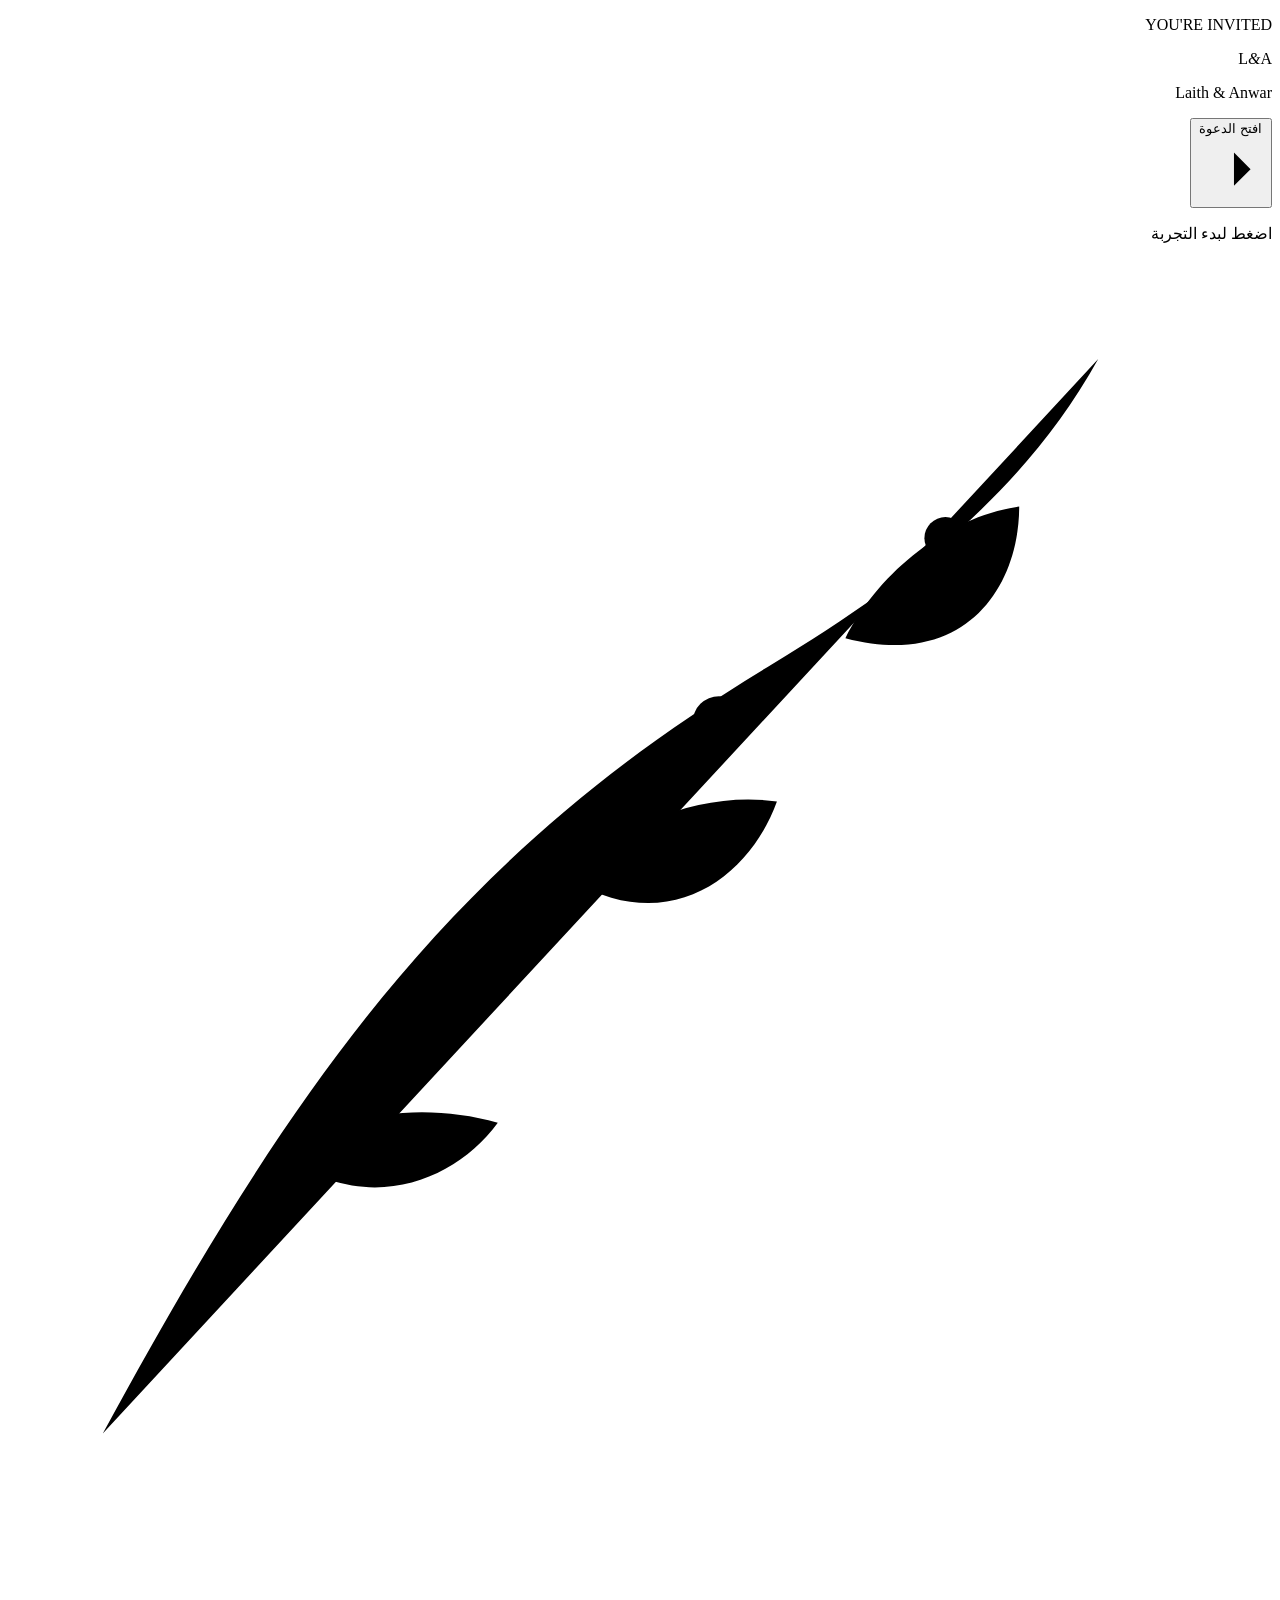
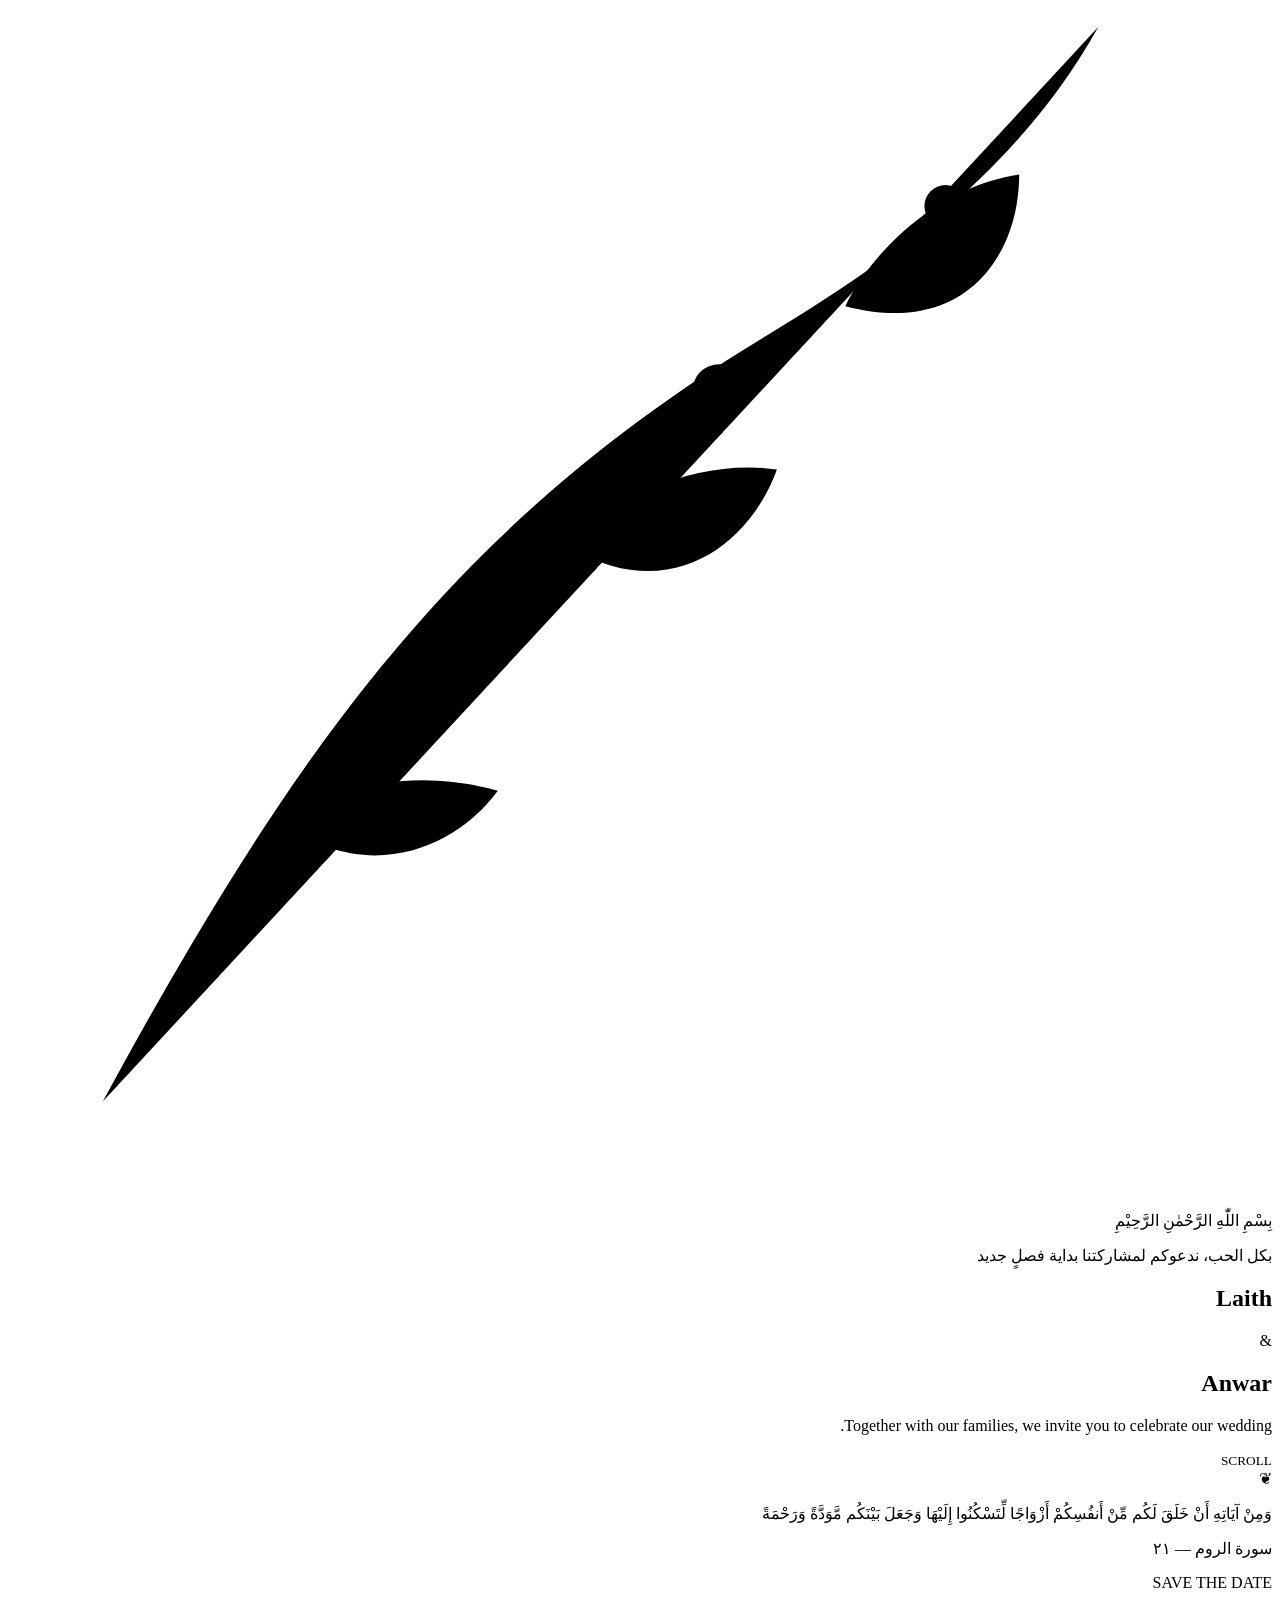
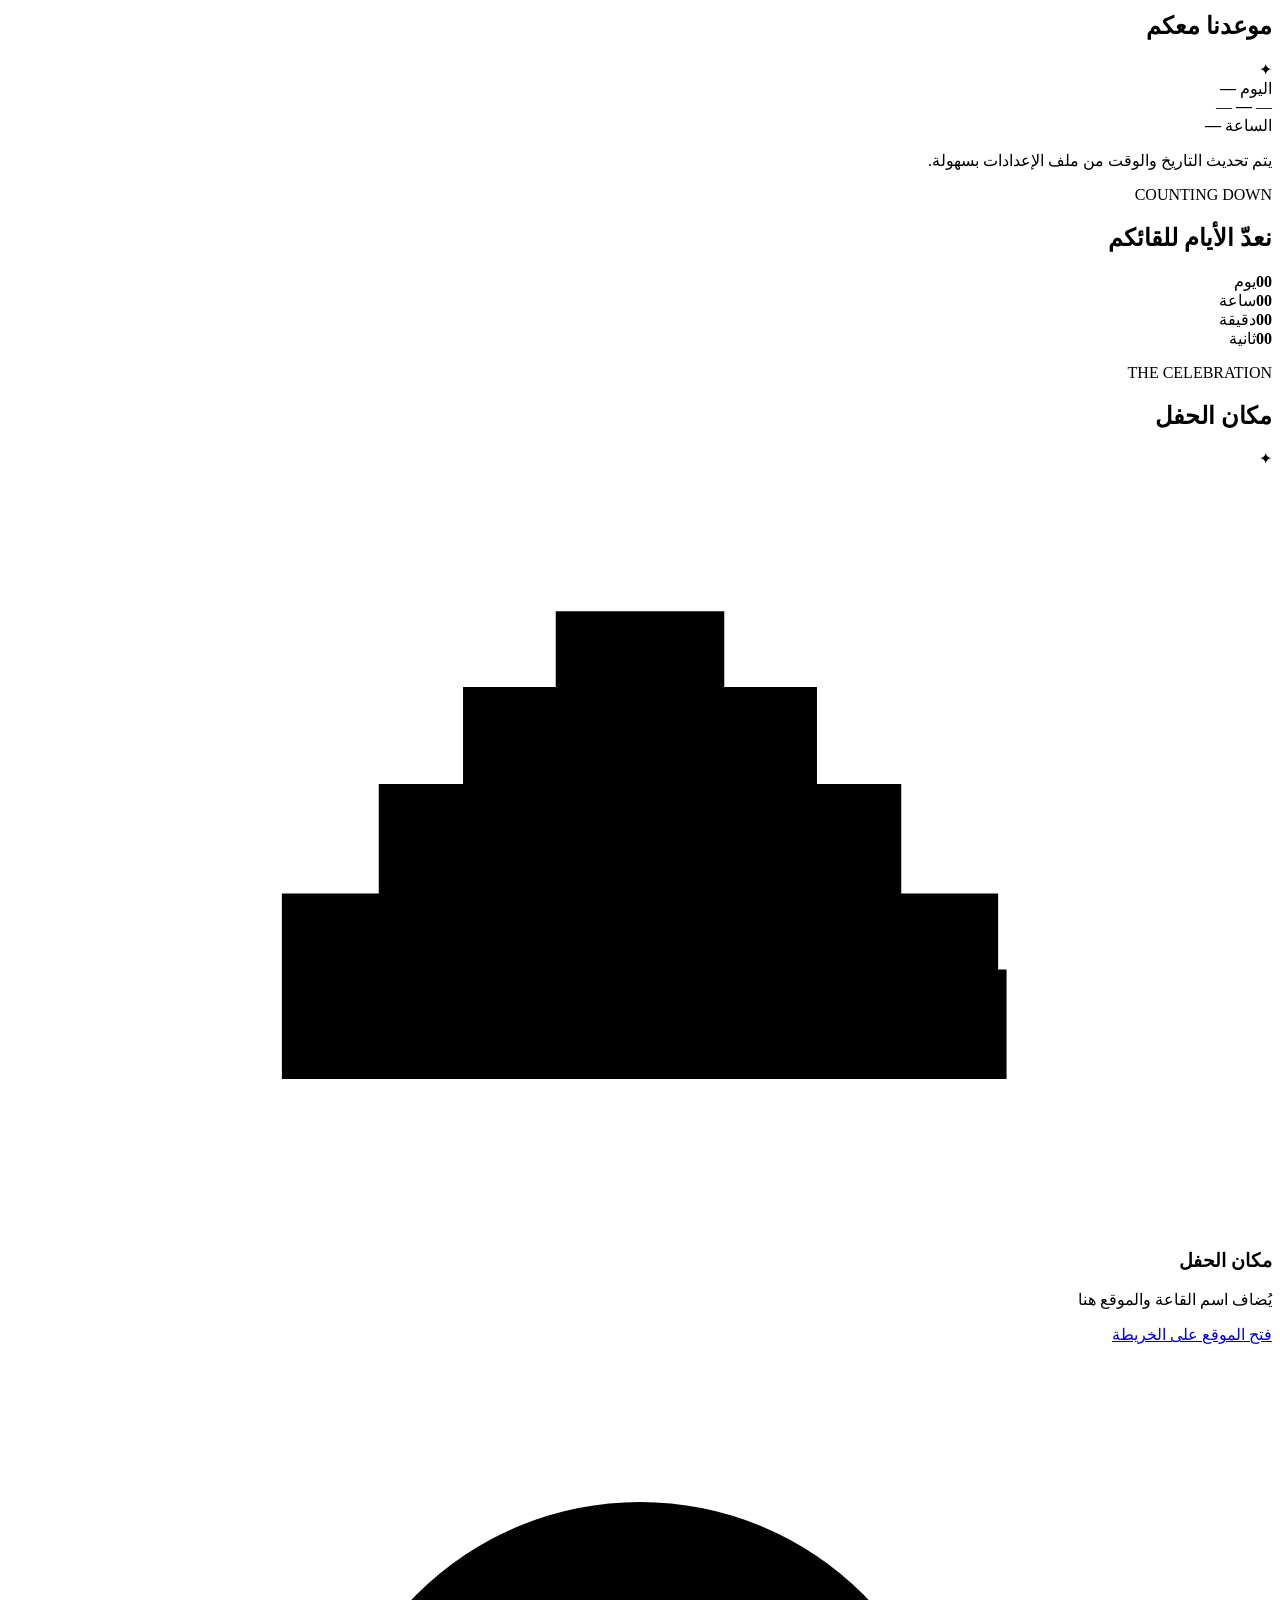
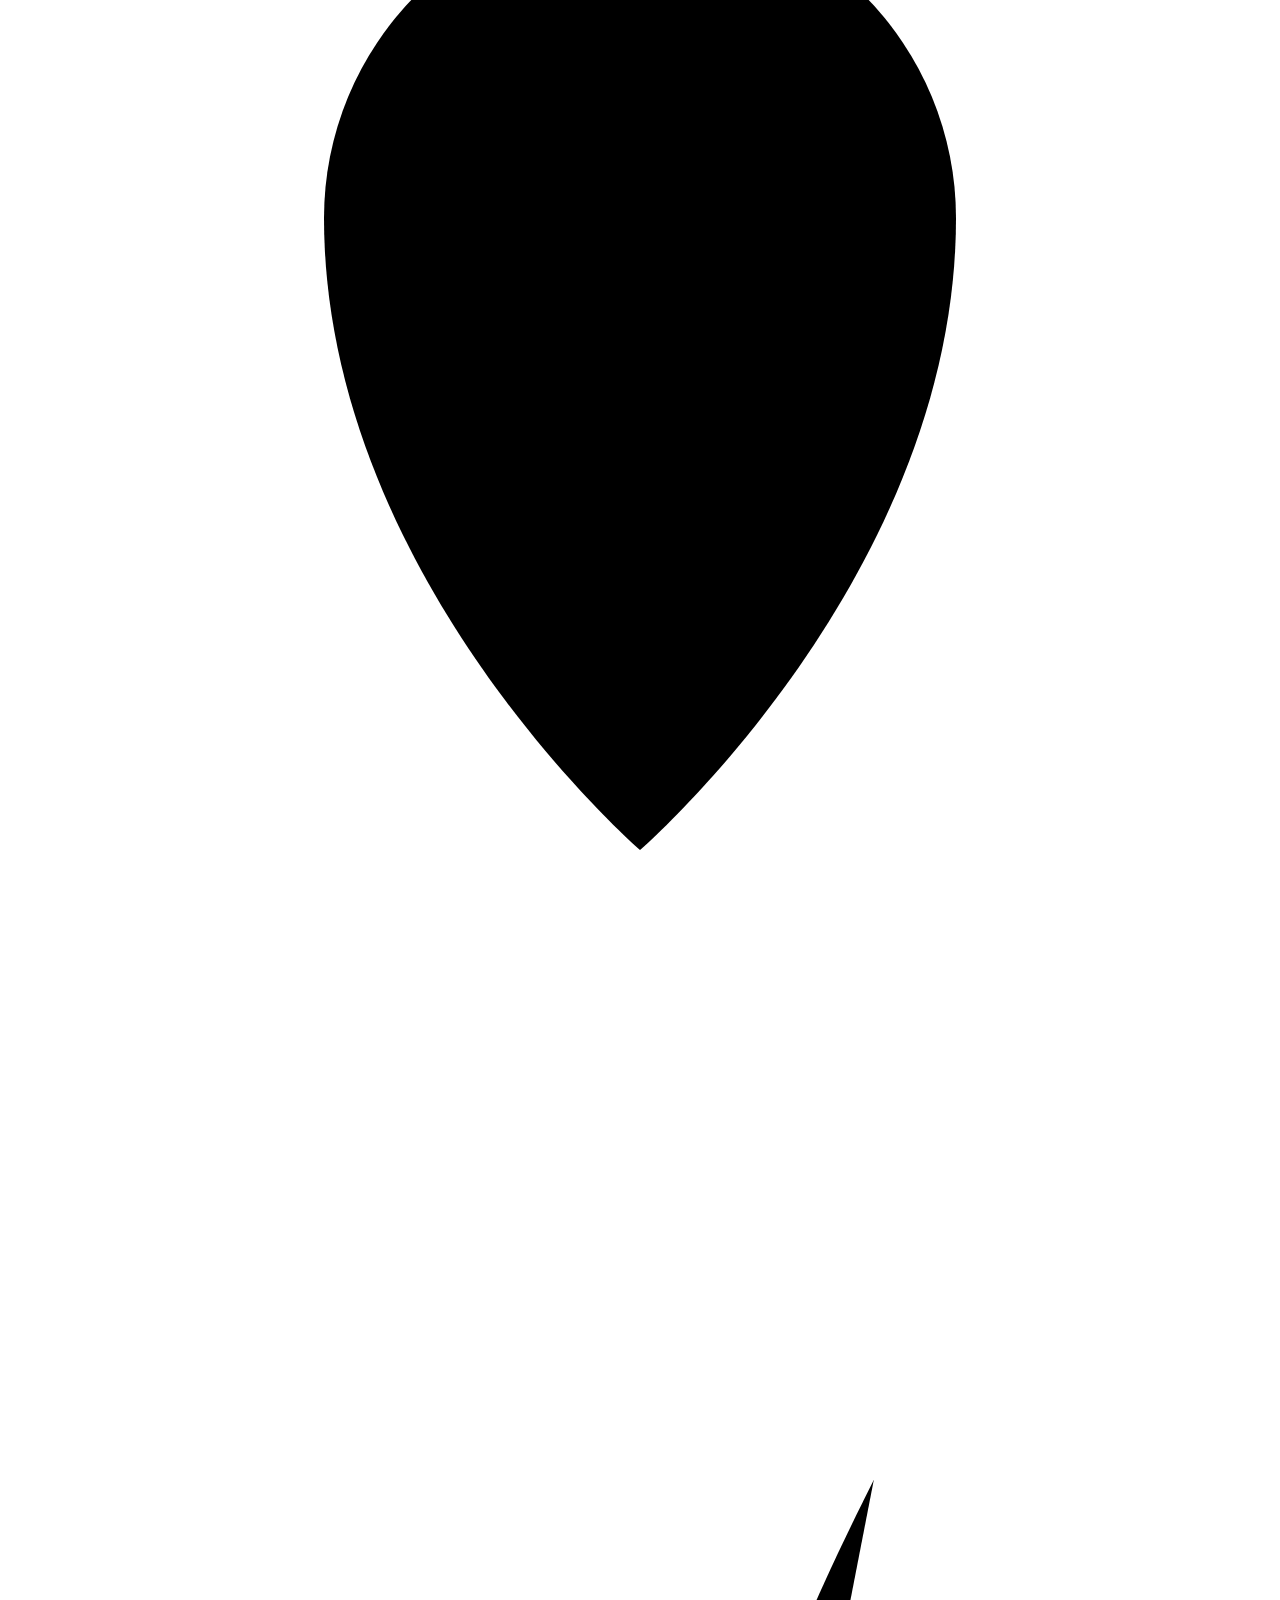
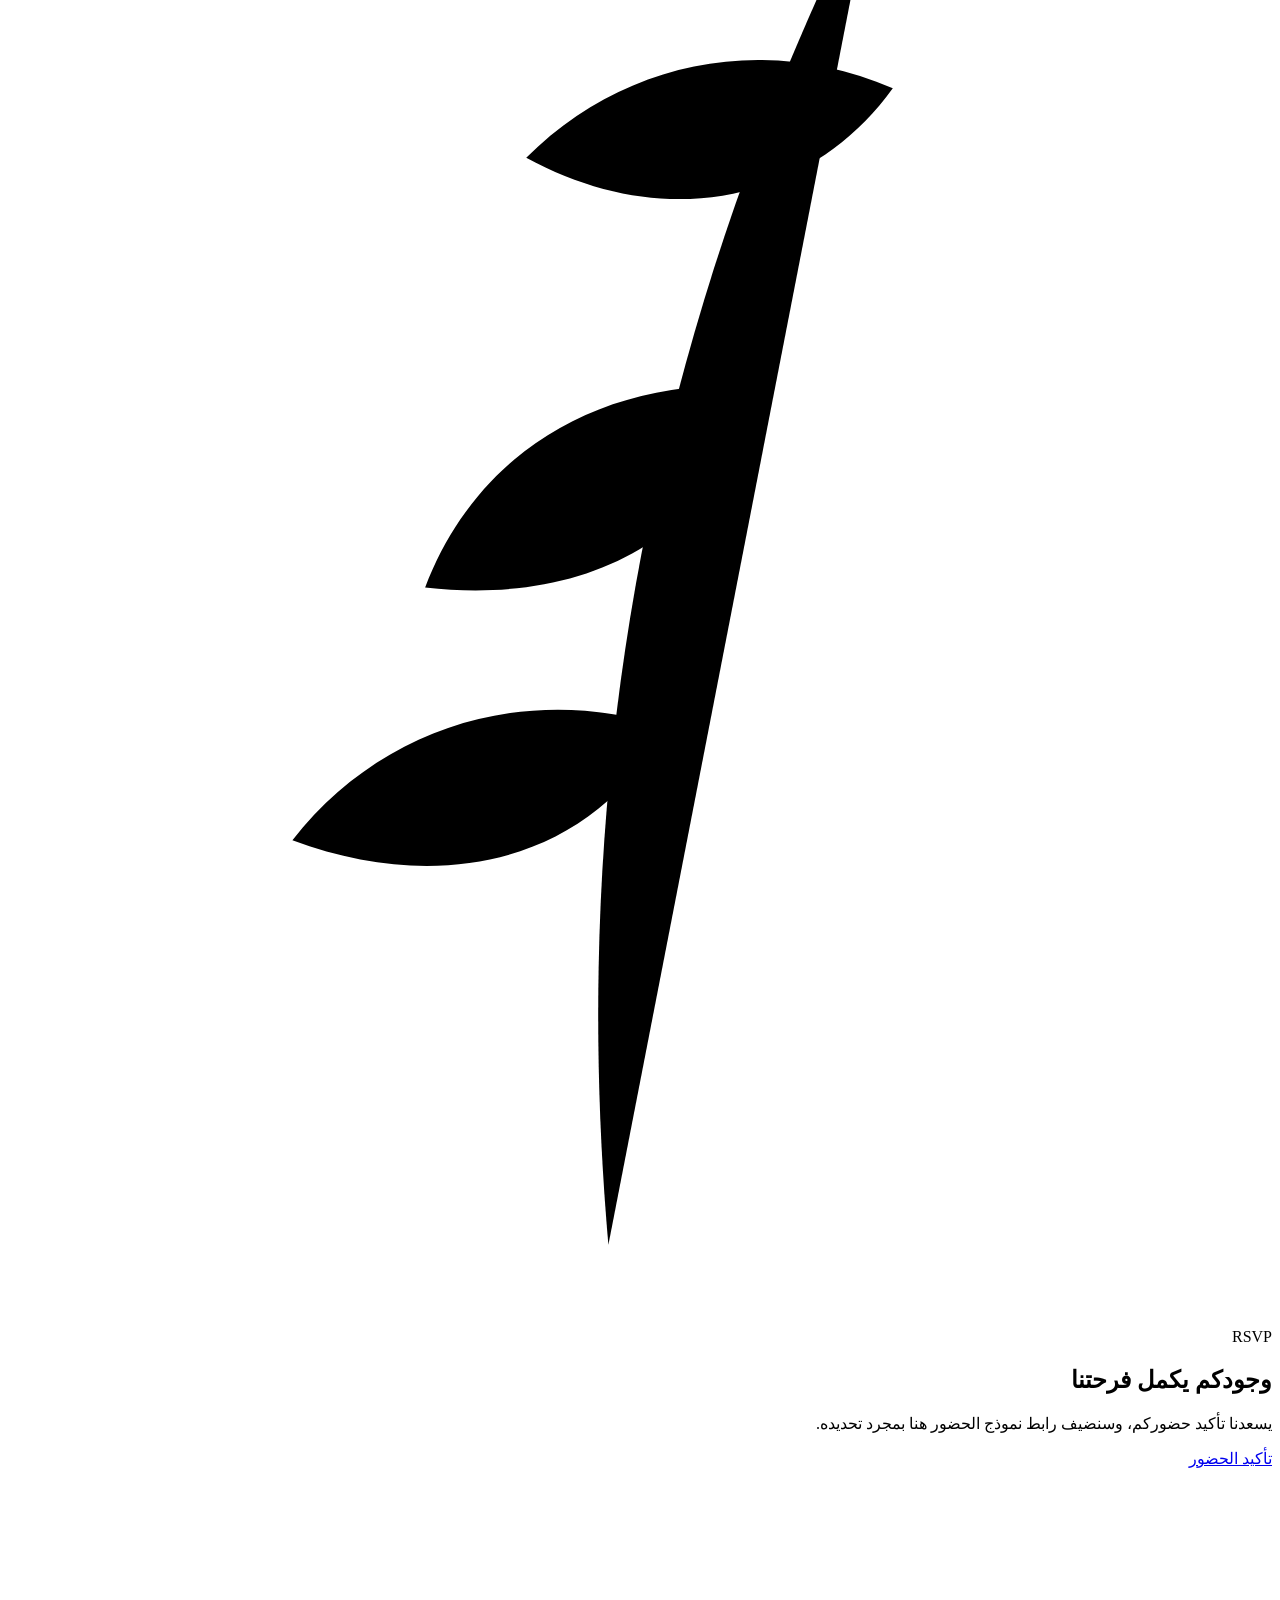
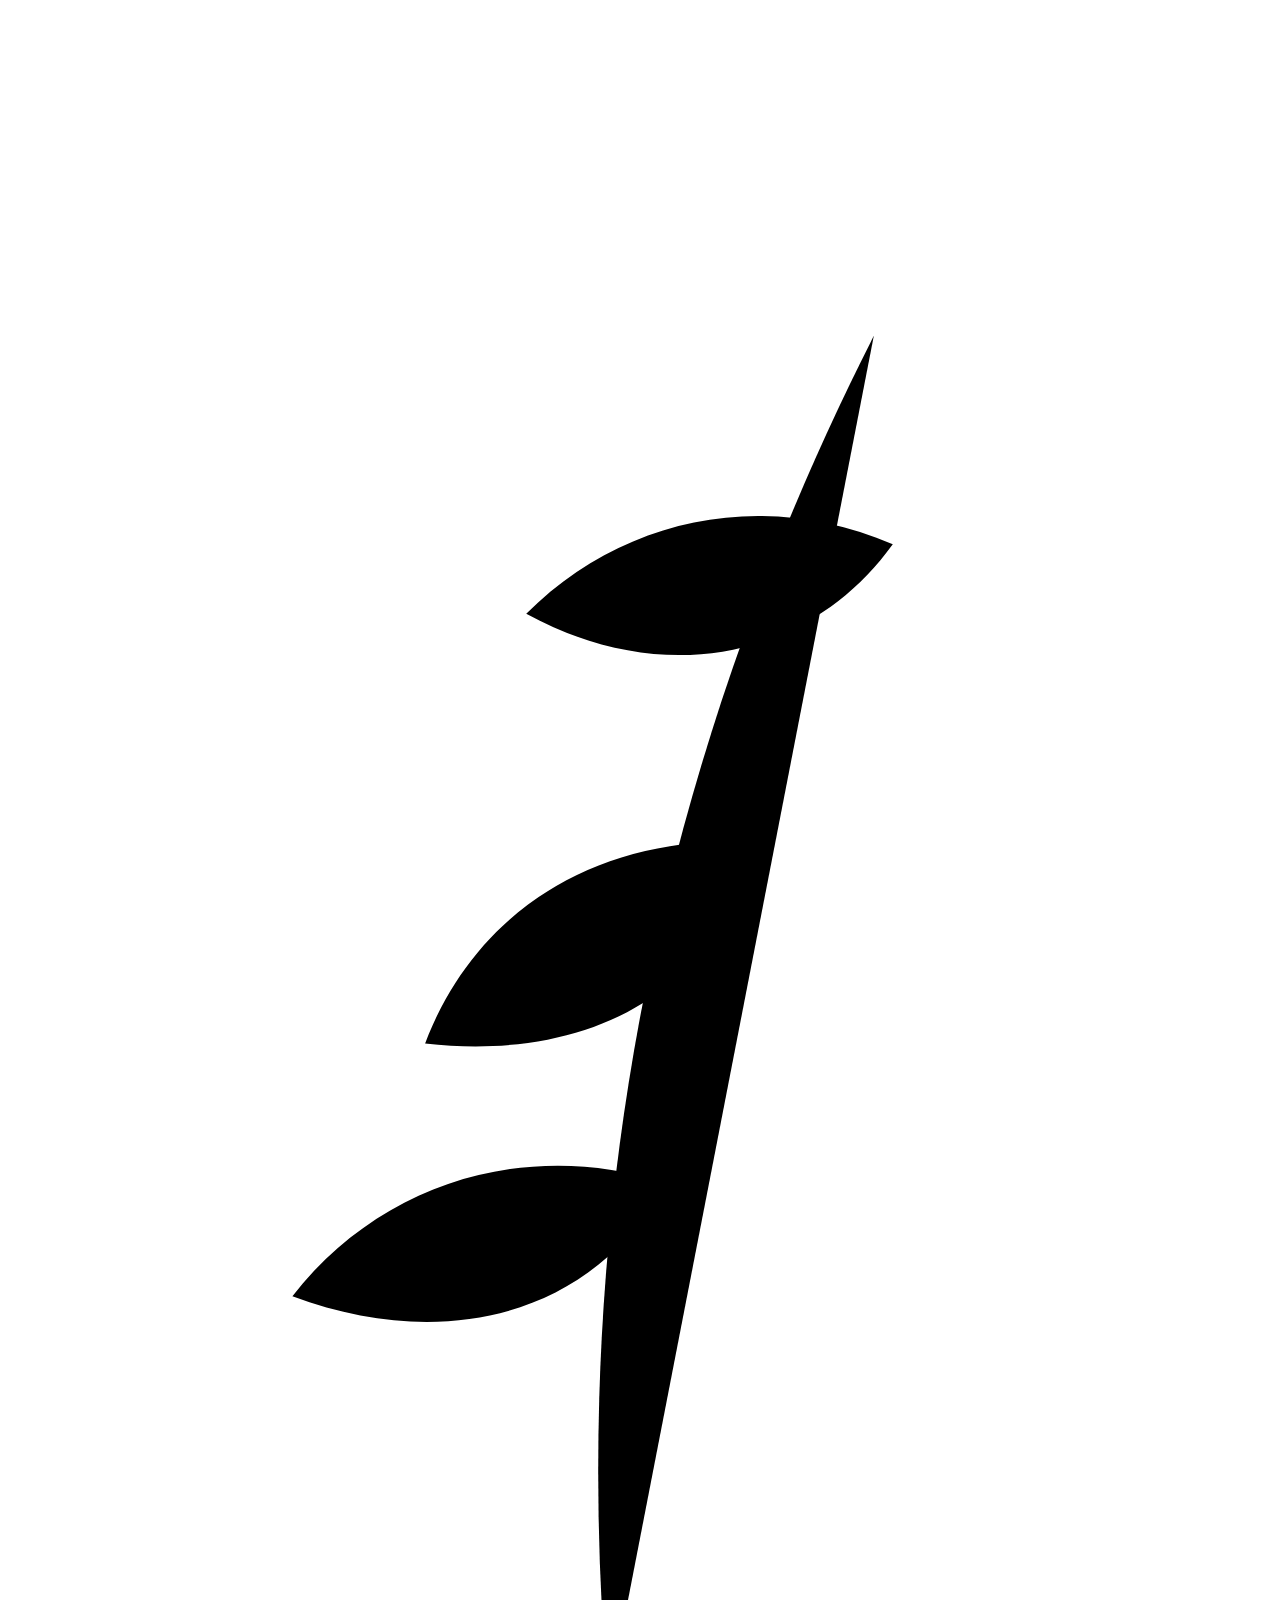
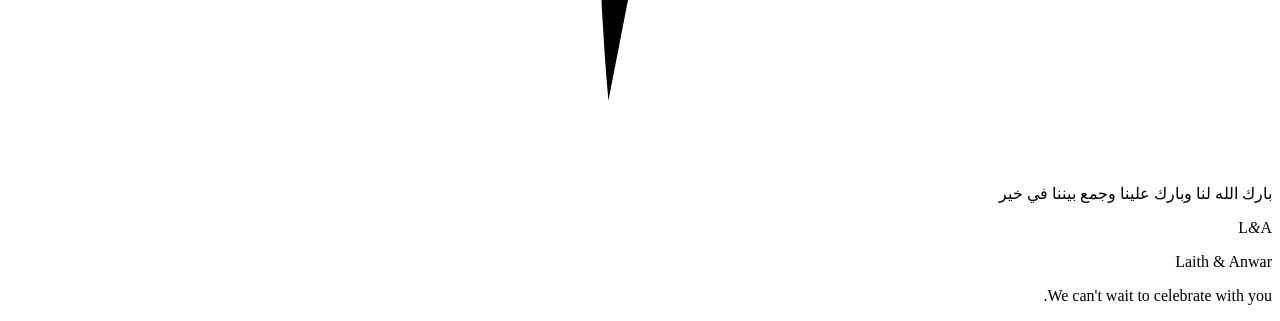
==== laith-anwar/index.html @ fce1a3f0 "feat: add Laith and Anwar invitation markup" ====
<!doctype html>
<html lang="ar" dir="rtl">
<head>
  <meta charset="utf-8" />
  <meta name="viewport" content="width=device-width, initial-scale=1, viewport-fit=cover" />
  <meta name="theme-color" content="#f4efe5" />
  <meta name="description" content="Laith & Anwar — Wedding Invitation" />
  <title>Laith & Anwar — Wedding Invitation</title>
  <link rel="preconnect" href="https://fonts.googleapis.com">
  <link rel="preconnect" href="https://fonts.gstatic.com" crossorigin>
  <link href="https://fonts.googleapis.com/css2?family=Aref+Ruqaa+Ink:wght@400;700&family=Cormorant+Garamond:ital,wght@0,400;0,500;0,600;1,400&family=Noto+Kufi+Arabic:wght@300;400;500&display=swap" rel="stylesheet">
  <link rel="stylesheet" href="styles.css" />
</head>
<body>
  <div class="grain" aria-hidden="true"></div>
  <div class="petals" id="petals" aria-hidden="true"></div>

  <div class="opening-screen" id="openingScreen" role="dialog" aria-modal="true" aria-label="فتح الدعوة">
    <div class="opening-ornament ornament-top" aria-hidden="true"></div>
    <div class="opening-content">
      <p class="eyebrow">YOU'RE INVITED</p>
      <div class="monogram" aria-hidden="true"><span>L</span><i>&amp;</i><span>A</span></div>
      <p class="opening-name">Laith <span>&amp;</span> Anwar</p>
      <button class="open-button" id="openInvitation" type="button">
        <span>افتح الدعوة</span>
        <svg viewBox="0 0 24 24" aria-hidden="true"><path d="M5 12h14M13 6l6 6-6 6"/></svg>
      </button>
      <p class="tiny-note">اضغط لبدء التجربة</p>
    </div>
    <div class="opening-ornament ornament-bottom" aria-hidden="true"></div>
  </div>

  <main id="invitation" class="invitation" aria-hidden="true">
    <section class="hero section-full" id="home">
      <svg class="corner corner-a" viewBox="0 0 240 240" aria-hidden="true">
        <path d="M18 223C55 155 85 113 145 77c23-14 47-31 62-58"/>
        <path d="M52 170c11-8 27-10 41-6-8 11-25 18-41 6Zm55-52c9-11 25-17 39-15-5 14-20 26-39 15Zm52-46c6-12 19-23 33-25 0 15-10 31-33 25Z"/>
        <circle cx="135" cy="88" r="5"/><circle cx="178" cy="53" r="4"/>
      </svg>
      <svg class="corner corner-b" viewBox="0 0 240 240" aria-hidden="true">
        <path d="M18 223C55 155 85 113 145 77c23-14 47-31 62-58"/>
        <path d="M52 170c11-8 27-10 41-6-8 11-25 18-41 6Zm55-52c9-11 25-17 39-15-5 14-20 26-39 15Zm52-46c6-12 19-23 33-25 0 15-10 31-33 25Z"/>
        <circle cx="135" cy="88" r="5"/><circle cx="178" cy="53" r="4"/>
      </svg>

      <div class="hero-inner reveal">
        <p class="hero-overline">بِسْمِ اللّٰهِ الرَّحْمٰنِ الرَّحِيْمِ</p>
        <p class="hero-intro">بكل الحب، ندعوكم لمشاركتنا بداية فصلٍ جديد</p>
        <div class="name-stack" aria-label="Laith and Anwar">
          <h1>Laith</h1>
          <div class="ampersand"><span>&amp;</span></div>
          <h1>Anwar</h1>
        </div>
        <p class="hero-copy">Together with our families, we invite you to celebrate our wedding.</p>
        <div class="scroll-cue" aria-hidden="true"><span></span><small>SCROLL</small></div>
      </div>
    </section>

    <section class="quote-section section-pad">
      <div class="thin-frame reveal">
        <span class="frame-mark">❦</span>
        <p class="verse">وَمِنْ آيَاتِهِ أَنْ خَلَقَ لَكُم مِّنْ أَنفُسِكُمْ أَزْوَاجًا لِّتَسْكُنُوا إِلَيْهَا وَجَعَلَ بَيْنَكُم مَّوَدَّةً وَرَحْمَةً</p>
        <p class="verse-ref">سورة الروم — ٢١</p>
      </div>
    </section>

    <section class="details section-pad" id="details">
      <div class="section-heading reveal">
        <p class="eyebrow">SAVE THE DATE</p>
        <h2>موعدنا معكم</h2>
        <div class="heading-line"><i></i><span>✦</span><i></i></div>
      </div>

      <div class="event-card reveal">
        <div class="event-col">
          <span class="event-label">اليوم</span>
          <strong id="dayName">—</strong>
        </div>
        <div class="event-date">
          <span id="monthName">—</span>
          <b id="dayNumber">—</b>
          <span id="yearNumber">—</span>
        </div>
        <div class="event-col">
          <span class="event-label">الساعة</span>
          <strong id="eventTime">—</strong>
        </div>
      </div>
      <p class="editable-hint reveal" id="dateHint">يتم تحديث التاريخ والوقت من ملف الإعدادات بسهولة.</p>
    </section>

    <section class="countdown-wrap section-pad" id="countdownSection">
      <div class="section-heading reveal light-heading">
        <p class="eyebrow">COUNTING DOWN</p>
        <h2>نعدّ الأيام للقائكم</h2>
      </div>
      <div class="countdown reveal" id="countdown" aria-label="العد التنازلي">
        <div><b id="days">00</b><span>يوم</span></div>
        <i></i>
        <div><b id="hours">00</b><span>ساعة</span></div>
        <i></i>
        <div><b id="minutes">00</b><span>دقيقة</span></div>
        <i></i>
        <div><b id="seconds">00</b><span>ثانية</span></div>
      </div>
    </section>

    <section class="place section-pad" id="place">
      <div class="section-heading reveal">
        <p class="eyebrow">THE CELEBRATION</p>
        <h2>مكان الحفل</h2>
        <div class="heading-line"><i></i><span>✦</span><i></i></div>
      </div>
      <div class="place-art reveal" aria-hidden="true">
        <svg viewBox="0 0 300 180">
          <path d="M35 145h230M65 145v-44h170v44M88 101V75h124v26M108 75V52h84v23M130 52V34h40v18"/>
          <path d="M80 145v-26h25v26m19 0v-26h25v26m19 0v-26h25v26m19 0v-26h25v26"/>
          <circle cx="150" cy="90" r="11"/>
        </svg>
      </div>
      <h3 class="place-name reveal" id="venueName">مكان الحفل</h3>
      <p class="place-address reveal" id="venueAddress">يُضاف اسم القاعة والموقع هنا</p>
      <a class="outline-button reveal disabled" id="mapsLink" href="#" aria-disabled="true">
        <span>فتح الموقع على الخريطة</span>
        <svg viewBox="0 0 24 24" aria-hidden="true"><path d="M12 21s6-5.2 6-12A6 6 0 1 0 6 9c0 6.8 6 12 6 12Z"/><circle cx="12" cy="9" r="2.2"/></svg>
      </a>
    </section>

    <section class="rsvp section-pad" id="rsvp">
      <svg class="rsvp-flower rsvp-left" viewBox="0 0 200 300" aria-hidden="true">
        <path d="M95 290C89 222 99 149 137 74"/>
        <path d="M104 208c-22-7-45 0-59 18 24 9 48 3 59-18Zm14-54c-25-1-44 11-52 32 27 3 47-9 52-32Zm22-47c-21-9-43-4-58 11 22 12 45 7 58-11Z"/>
      </svg>
      <div class="rsvp-box reveal">
        <p class="eyebrow">RSVP</p>
        <h2>وجودكم يكمل فرحتنا</h2>
        <p>يسعدنا تأكيد حضوركم، وسنضيف رابط نموذج الحضور هنا بمجرد تحديده.</p>
        <a class="solid-button disabled" id="rsvpLink" href="#" aria-disabled="true">تأكيد الحضور</a>
      </div>
      <svg class="rsvp-flower rsvp-right" viewBox="0 0 200 300" aria-hidden="true">
        <path d="M95 290C89 222 99 149 137 74"/>
        <path d="M104 208c-22-7-45 0-59 18 24 9 48 3 59-18Zm14-54c-25-1-44 11-52 32 27 3 47-9 52-32Zm22-47c-21-9-43-4-58 11 22 12 45 7 58-11Z"/>
      </svg>
    </section>

    <footer class="footer section-pad">
      <p class="footer-ar reveal">بارك الله لنا وبارك علينا وجمع بيننا في خير</p>
      <div class="footer-monogram reveal"><span>L</span><i>&amp;</i><span>A</span></div>
      <p class="footer-names reveal">Laith &amp; Anwar</p>
      <p class="footer-small reveal">We can't wait to celebrate with you.</p>
    </footer>
  </main>

  <script src="script.js"></script>
</body>
</html>
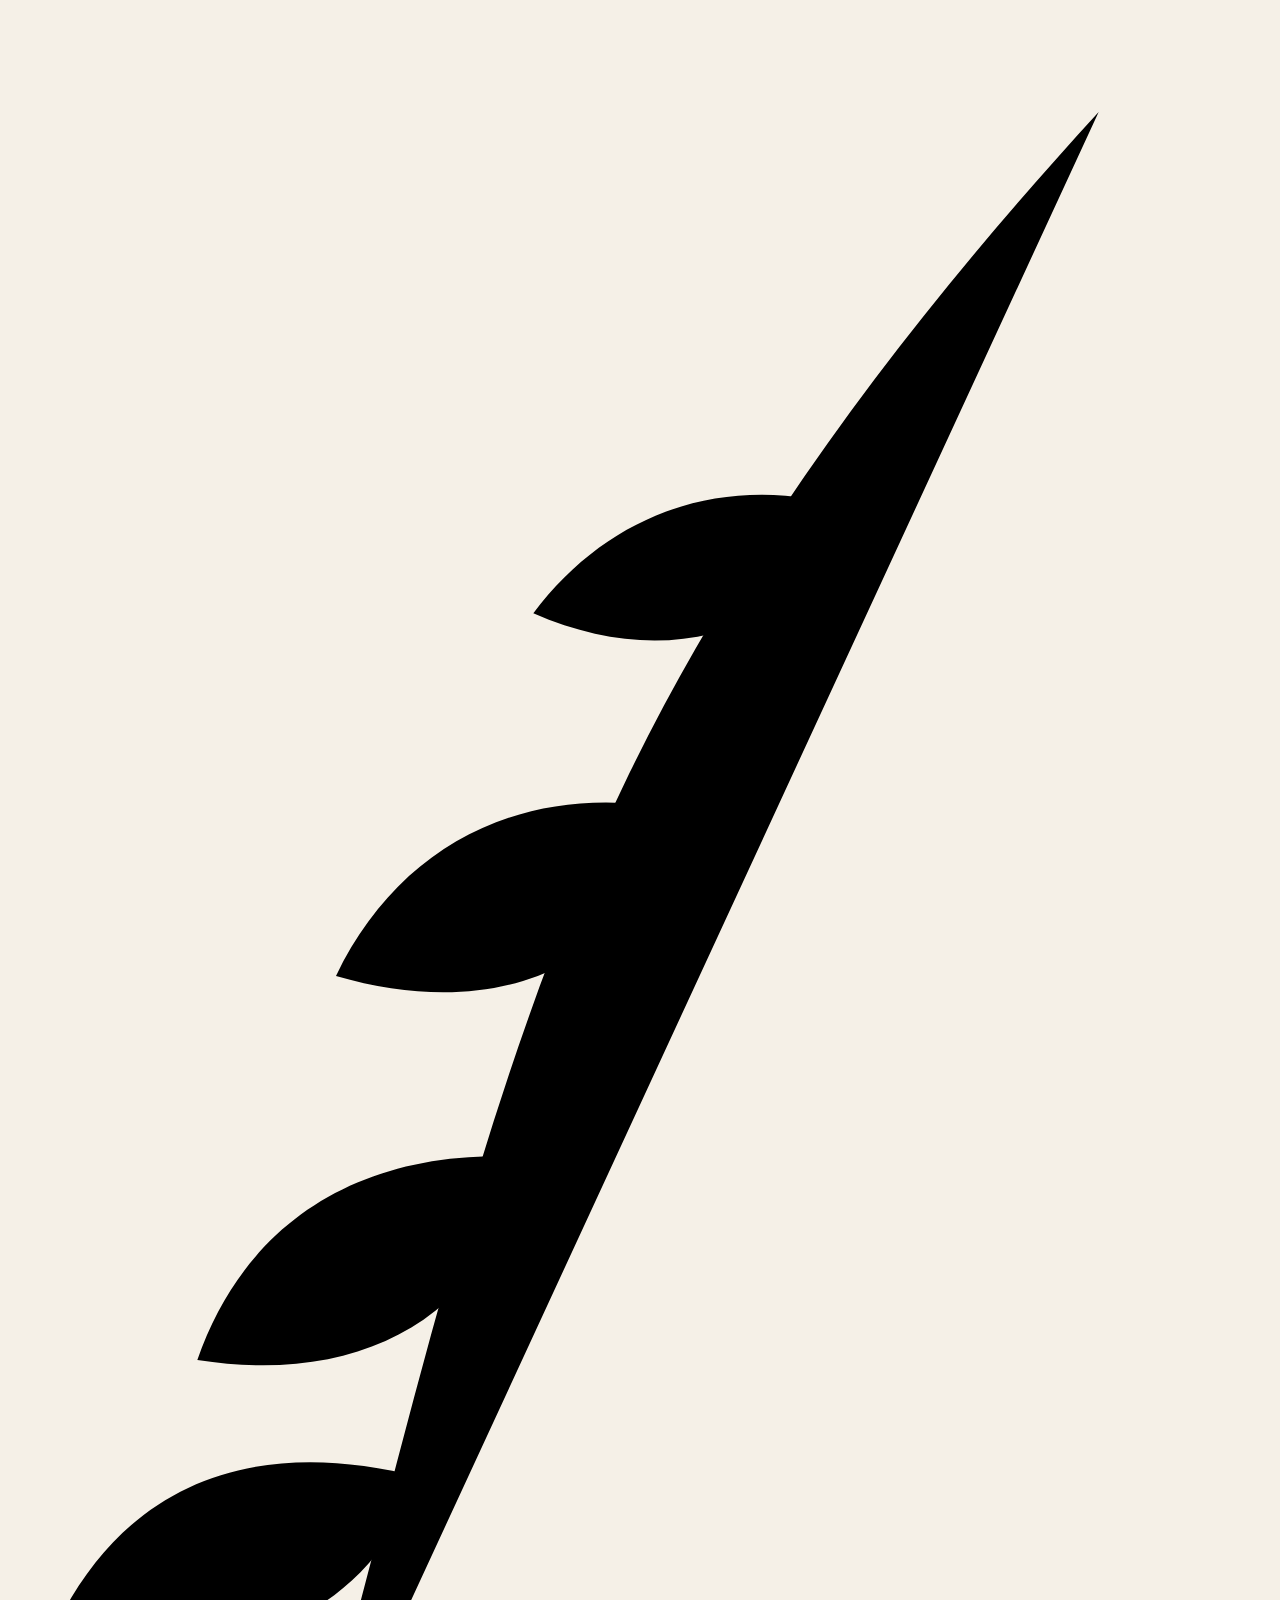
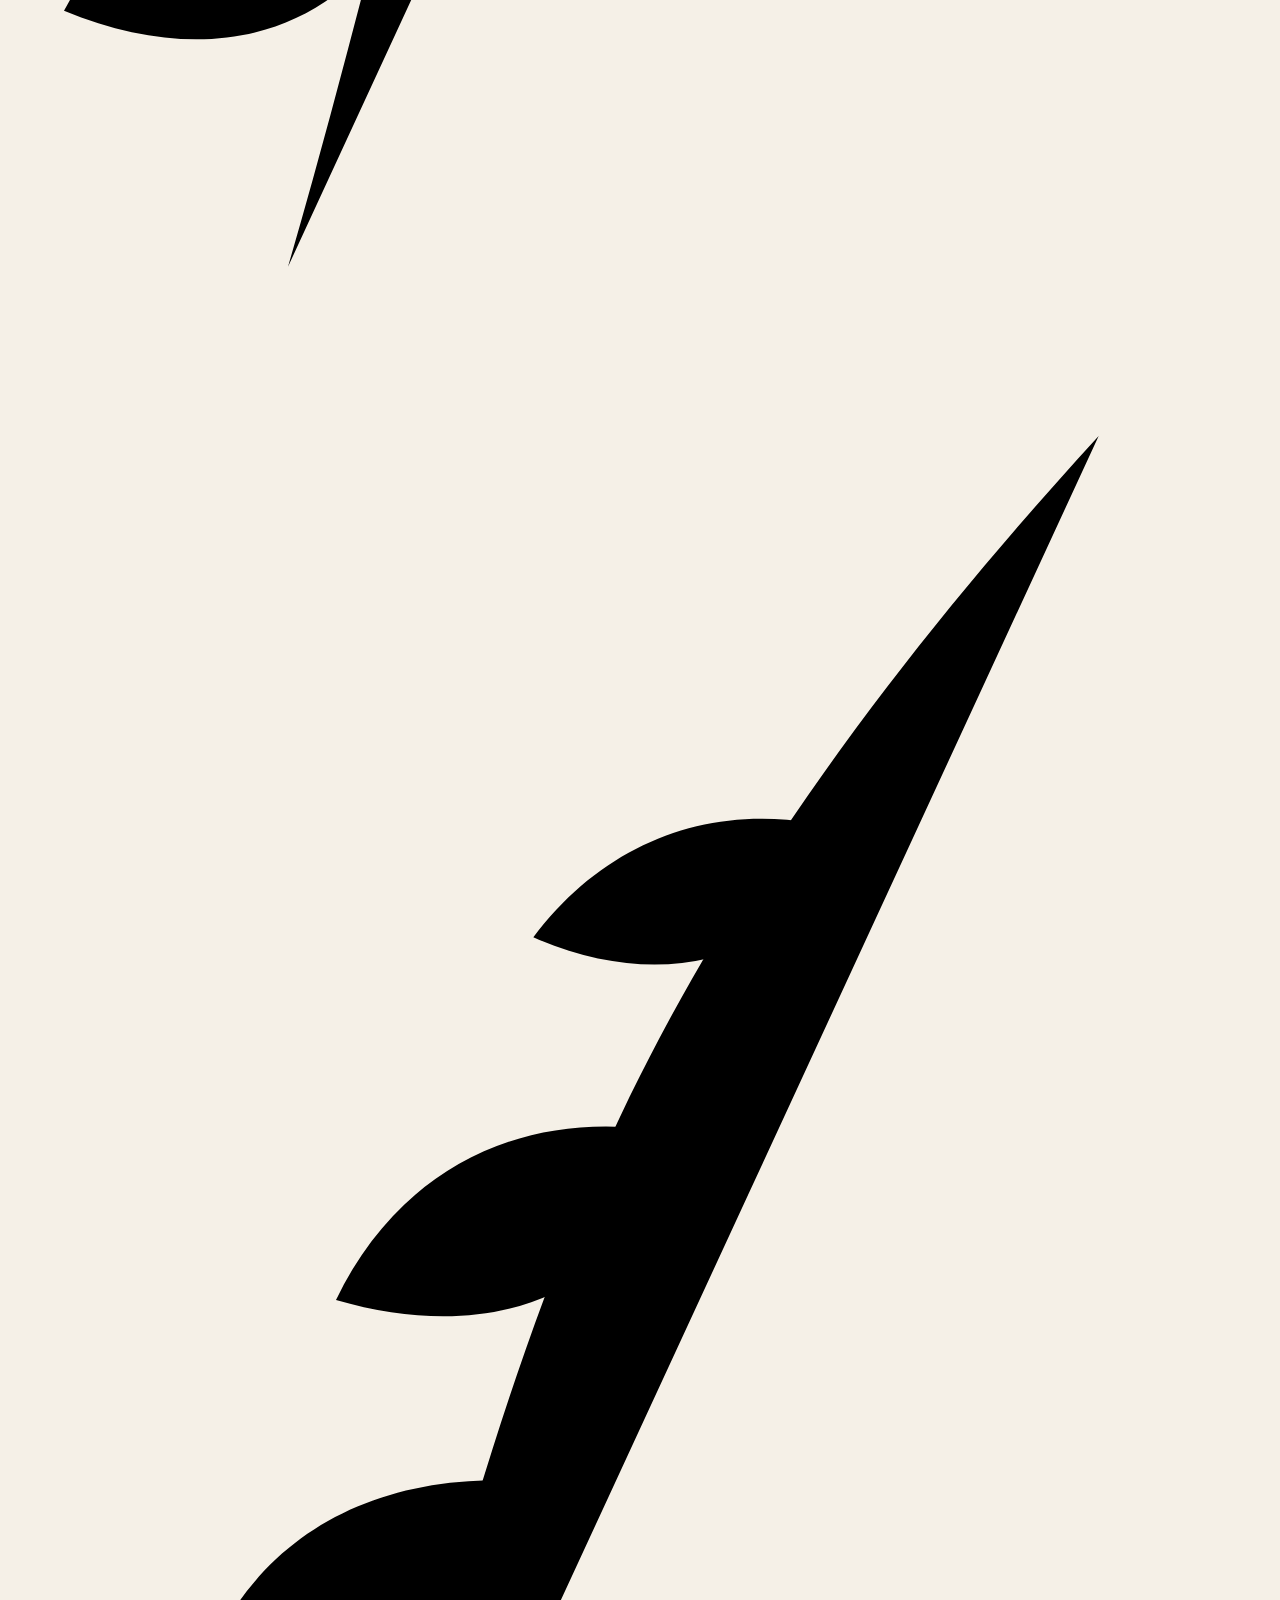
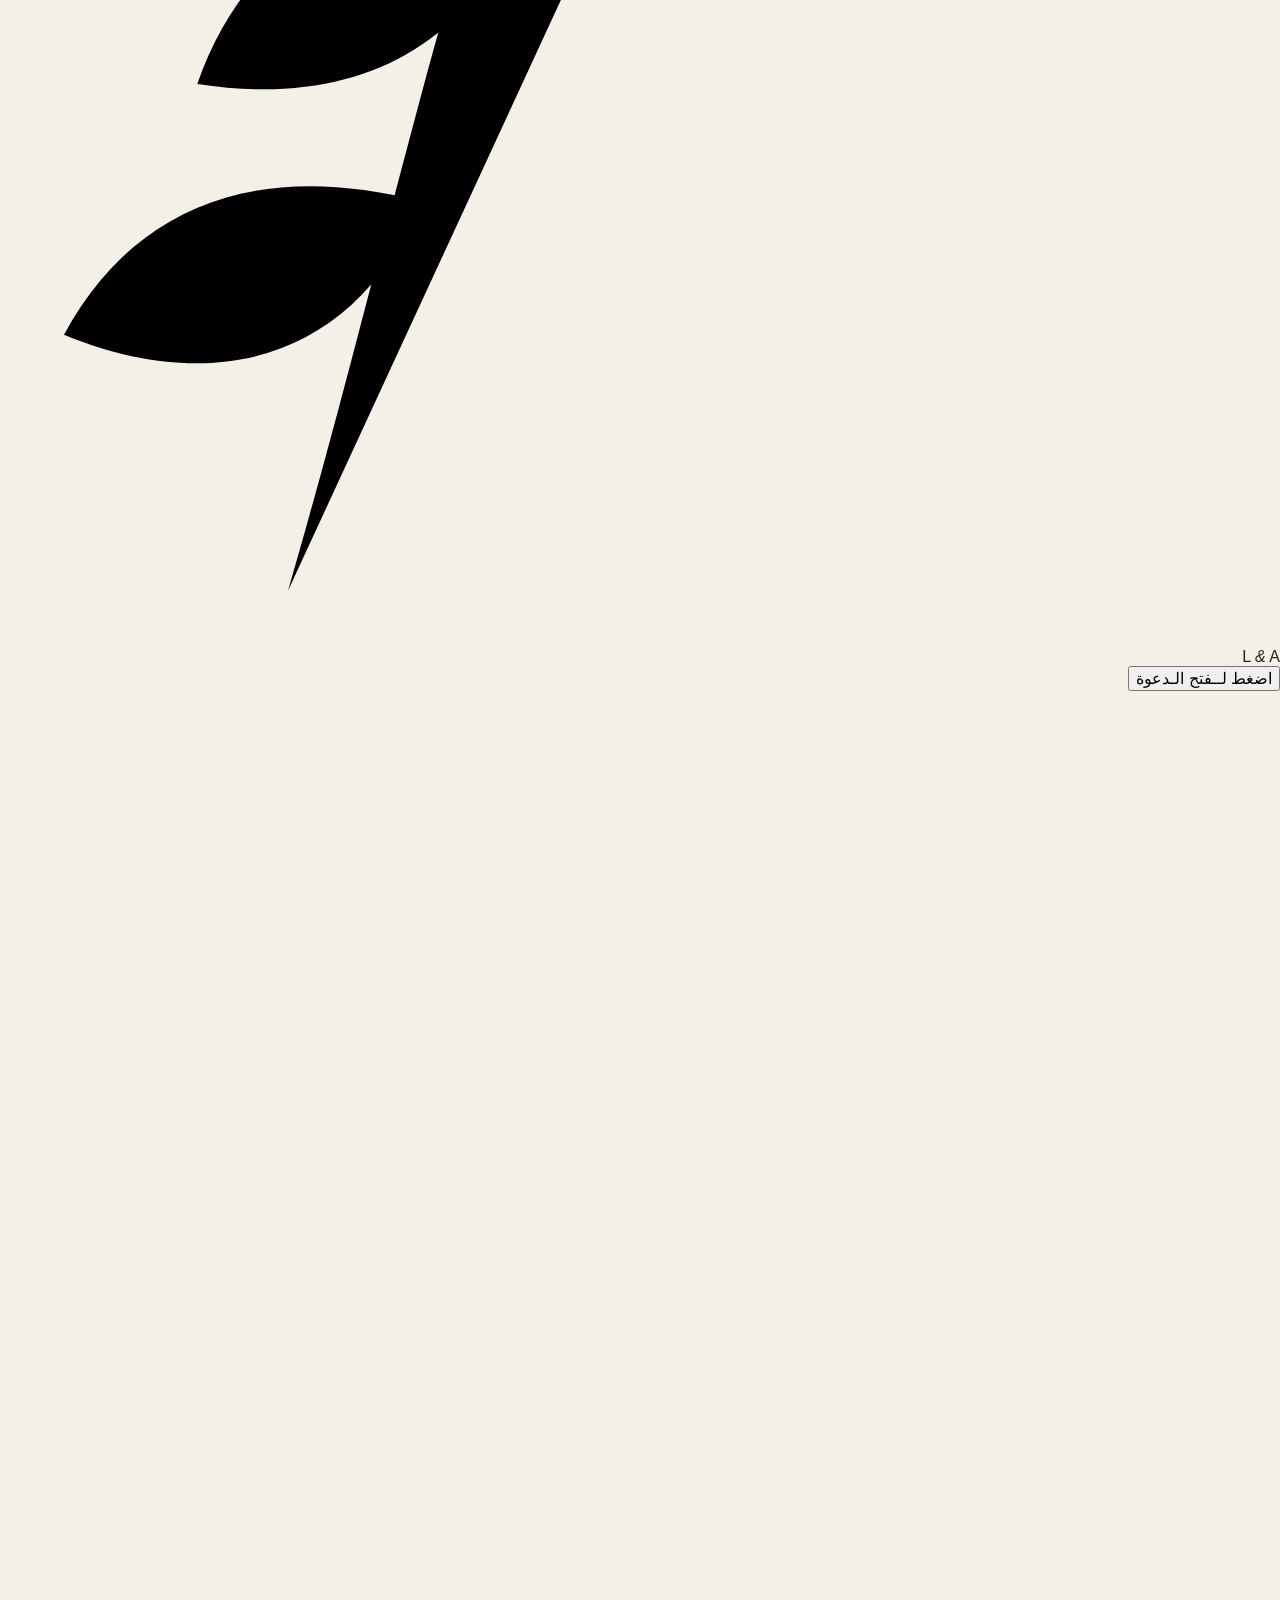
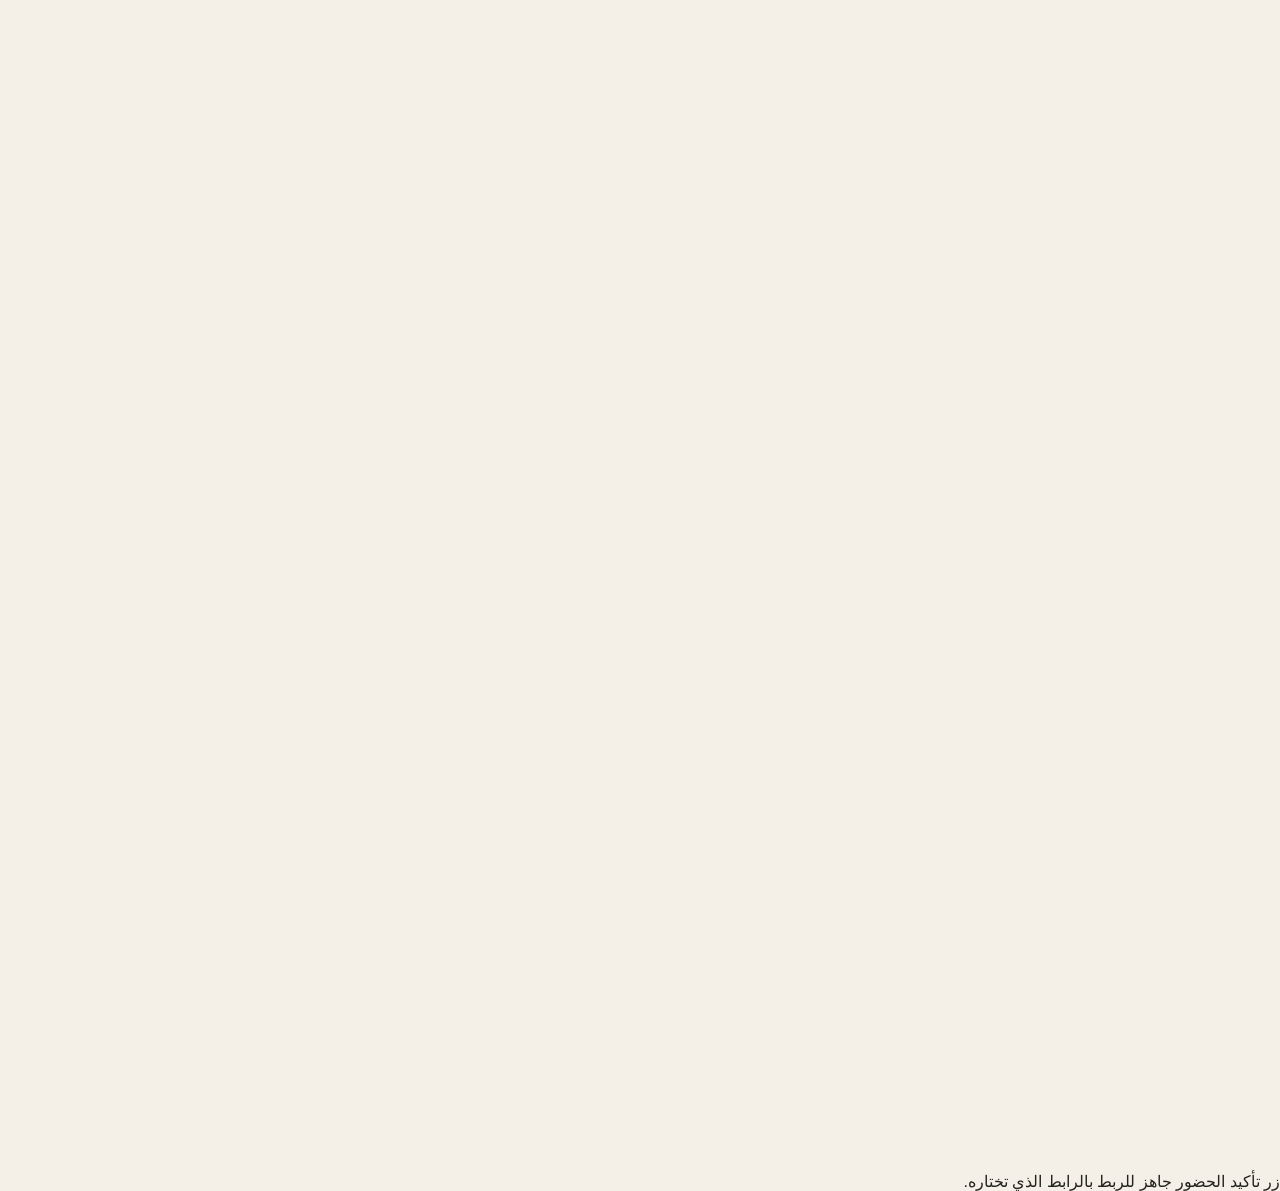
==== commit 17134005: "feat: match Laith and Anwar Canva invitation content" ====
--- a/laith-anwar/index.html
+++ b/laith-anwar/index.html
@@ -3,154 +3,136 @@
 <head>
   <meta charset="utf-8" />
   <meta name="viewport" content="width=device-width, initial-scale=1, viewport-fit=cover" />
-  <meta name="theme-color" content="#f4efe5" />
-  <meta name="description" content="Laith & Anwar — Wedding Invitation" />
+  <meta name="theme-color" content="#3f4c43" />
+  <meta name="description" content="دعوة زفاف ليث وأنوار" />
   <title>Laith & Anwar — Wedding Invitation</title>
   <link rel="preconnect" href="https://fonts.googleapis.com">
   <link rel="preconnect" href="https://fonts.gstatic.com" crossorigin>
-  <link href="https://fonts.googleapis.com/css2?family=Aref+Ruqaa+Ink:wght@400;700&family=Cormorant+Garamond:ital,wght@0,400;0,500;0,600;1,400&family=Noto+Kufi+Arabic:wght@300;400;500&display=swap" rel="stylesheet">
+  <link href="https://fonts.googleapis.com/css2?family=Allura&family=Aref+Ruqaa+Ink:wght@400;700&family=Noto+Naskh+Arabic:wght@400;500;600;700&display=swap" rel="stylesheet">
   <link rel="stylesheet" href="styles.css" />
 </head>
-<body>
-  <div class="grain" aria-hidden="true"></div>
-  <div class="petals" id="petals" aria-hidden="true"></div>
+<body class="locked">
+  <div class="film-grain" aria-hidden="true"></div>
+  <div class="floating-leaves" id="floatingLeaves" aria-hidden="true"></div>
 
-  <div class="opening-screen" id="openingScreen" role="dialog" aria-modal="true" aria-label="فتح الدعوة">
-    <div class="opening-ornament ornament-top" aria-hidden="true"></div>
-    <div class="opening-content">
-      <p class="eyebrow">YOU'RE INVITED</p>
-      <div class="monogram" aria-hidden="true"><span>L</span><i>&amp;</i><span>A</span></div>
-      <p class="opening-name">Laith <span>&amp;</span> Anwar</p>
-      <button class="open-button" id="openInvitation" type="button">
-        <span>افتح الدعوة</span>
-        <svg viewBox="0 0 24 24" aria-hidden="true"><path d="M5 12h14M13 6l6 6-6 6"/></svg>
-      </button>
-      <p class="tiny-note">اضغط لبدء التجربة</p>
+  <section class="cover" id="cover" aria-label="فتح الدعوة">
+    <div class="cover-glow" aria-hidden="true"></div>
+    <svg class="cover-branch cover-branch-a" viewBox="0 0 240 360" aria-hidden="true">
+      <path d="M54 350C75 278 88 207 118 145c23-47 55-88 88-124"/>
+      <path d="M79 277c-31-8-54 1-67 25 29 12 55 4 67-25Zm20-60c-31-2-53 12-62 38 32 5 55-9 62-38Zm29-65c-29-6-53 6-65 31 31 9 56-2 65-31Zm34-56c-24-8-47-1-62 19 25 11 49 4 62-19Z"/>
+    </svg>
+    <svg class="cover-branch cover-branch-b" viewBox="0 0 240 360" aria-hidden="true">
+      <path d="M54 350C75 278 88 207 118 145c23-47 55-88 88-124"/>
+      <path d="M79 277c-31-8-54 1-67 25 29 12 55 4 67-25Zm20-60c-31-2-53 12-62 38 32 5 55-9 62-38Zm29-65c-29-6-53 6-65 31 31 9 56-2 65-31Zm34-56c-24-8-47-1-62 19 25 11 49 4 62-19Z"/>
+    </svg>
+
+    <div class="cover-card">
+      <div class="cover-arch" aria-hidden="true"><span></span></div>
+      <div class="cover-seal" aria-hidden="true">L <i>&amp;</i> A</div>
+      <button class="cover-button" id="openInvitation" type="button">اضغط لــفتح الـدعوة</button>
     </div>
-    <div class="opening-ornament ornament-bottom" aria-hidden="true"></div>
-  </div>
+  </section>
 
-  <main id="invitation" class="invitation" aria-hidden="true">
-    <section class="hero section-full" id="home">
-      <svg class="corner corner-a" viewBox="0 0 240 240" aria-hidden="true">
-        <path d="M18 223C55 155 85 113 145 77c23-14 47-31 62-58"/>
-        <path d="M52 170c11-8 27-10 41-6-8 11-25 18-41 6Zm55-52c9-11 25-17 39-15-5 14-20 26-39 15Zm52-46c6-12 19-23 33-25 0 15-10 31-33 25Z"/>
-        <circle cx="135" cy="88" r="5"/><circle cx="178" cy="53" r="4"/>
+  <main class="invitation" id="invitation" aria-hidden="true">
+    <section class="hero panel">
+      <svg class="botanical botanical-top" viewBox="0 0 320 260" aria-hidden="true">
+        <path d="M9 242C67 188 90 133 159 95c50-27 91-51 143-86"/>
+        <path d="M58 190c17-20 42-28 68-20-14 23-42 35-68 20Zm65-64c19-19 47-24 70-13-17 22-46 31-70 13Zm75-49c17-18 41-23 63-14-14 21-40 30-63 14Z"/>
       </svg>
-      <svg class="corner corner-b" viewBox="0 0 240 240" aria-hidden="true">
-        <path d="M18 223C55 155 85 113 145 77c23-14 47-31 62-58"/>
-        <path d="M52 170c11-8 27-10 41-6-8 11-25 18-41 6Zm55-52c9-11 25-17 39-15-5 14-20 26-39 15Zm52-46c6-12 19-23 33-25 0 15-10 31-33 25Z"/>
-        <circle cx="135" cy="88" r="5"/><circle cx="178" cy="53" r="4"/>
+      <svg class="botanical botanical-bottom" viewBox="0 0 320 260" aria-hidden="true">
+        <path d="M9 242C67 188 90 133 159 95c50-27 91-51 143-86"/>
+        <path d="M58 190c17-20 42-28 68-20-14 23-42 35-68 20Zm65-64c19-19 47-24 70-13-17 22-46 31-70 13Zm75-49c17-18 41-23 63-14-14 21-40 30-63 14Z"/>
       </svg>
 
-      <div class="hero-inner reveal">
-        <p class="hero-overline">بِسْمِ اللّٰهِ الرَّحْمٰنِ الرَّحِيْمِ</p>
-        <p class="hero-intro">بكل الحب، ندعوكم لمشاركتنا بداية فصلٍ جديد</p>
-        <div class="name-stack" aria-label="Laith and Anwar">
-          <h1>Laith</h1>
-          <div class="ampersand"><span>&amp;</span></div>
-          <h1>Anwar</h1>
-        </div>
-        <p class="hero-copy">Together with our families, we invite you to celebrate our wedding.</p>
-        <div class="scroll-cue" aria-hidden="true"><span></span><small>SCROLL</small></div>
+      <div class="hero-arch reveal" aria-hidden="true"><div></div></div>
+      <div class="names reveal" aria-label="Laith and Anwar">
+        <span class="name name-laith">Laith</span>
+        <span class="name-and">&amp;</span>
+        <span class="name name-anwar">Anwar</span>
+      </div>
+      <div class="hero-rule reveal"><i></i><span>❦</span><i></i></div>
+    </section>
+
+    <section class="verse-section panel dark-panel">
+      <div class="verse-card reveal">
+        <span class="verse-mark">﴿</span>
+        <p>وَمِنْ آيَاتِهِ أَنْ خَلَقَ لَكُم مِّنْ أَنفُسِكُمْ أَزْوَاجًا لِّتَسْكُنُوا إِلَيْهَا وَجَعَلَ بَيْنَكُم مَّوَدَّةً وَرَحْمَةً</p>
+        <span class="verse-mark">﴾</span>
       </div>
     </section>
 
-    <section class="quote-section section-pad">
-      <div class="thin-frame reveal">
-        <span class="frame-mark">❦</span>
-        <p class="verse">وَمِنْ آيَاتِهِ أَنْ خَلَقَ لَكُم مِّنْ أَنفُسِكُمْ أَزْوَاجًا لِّتَسْكُنُوا إِلَيْهَا وَجَعَلَ بَيْنَكُم مَّوَدَّةً وَرَحْمَةً</p>
-        <p class="verse-ref">سورة الروم — ٢١</p>
+    <section class="invitation-copy panel paper-panel">
+      <div class="copy-wrap reveal">
+        <h2>نتشرّف بدعوتكم لـحضور يوم العمر</h2>
+        <div class="small-ornament">✦</div>
+        <p>في هذا اليوم المميز لا تكتمل سعادتنا إلا بحضوركم،</p>
+        <p>ولا تزداد فرحتنا جمالًا إلا بوجود من نُحب حولنا،</p>
+        <p>حضوركم بيننا هو أجمل هدية وذكراكم معنا في</p>
+        <p>هذا اليوم ستبقى محفورة في قلوبنا للأبد.</p>
+      </div>
+      <svg class="copy-flower copy-flower-right" viewBox="0 0 210 320" aria-hidden="true">
+        <path d="M70 315c-4-76 15-145 60-205 23-31 42-64 53-100"/>
+        <path d="M86 243c-32-10-59 0-74 24 31 13 61 5 74-24Zm23-67c-31-3-57 10-69 34 32 7 59-6 69-34Zm35-62c-27-10-52-3-69 18 27 13 54 7 69-18Z"/>
+      </svg>
+      <svg class="copy-flower copy-flower-left" viewBox="0 0 210 320" aria-hidden="true">
+        <path d="M70 315c-4-76 15-145 60-205 23-31 42-64 53-100"/>
+        <path d="M86 243c-32-10-59 0-74 24 31 13 61 5 74-24Zm23-67c-31-3-57 10-69 34 32 7 59-6 69-34Zm35-62c-27-10-52-3-69 18 27 13 54 7 69-18Z"/>
+      </svg>
+    </section>
+
+    <section class="event-section panel">
+      <div class="event-overlay" aria-hidden="true"></div>
+      <div class="event-content reveal">
+        <p class="event-intro">وذلك بمشيئة اللّـه تعالــــــى</p>
+        <div class="event-icon" aria-hidden="true">✦</div>
+
+        <div class="event-block">
+          <strong>السبت</strong>
+          <b>٢٦ سبتمبر ٢٠٢٦</b>
+          <span>الموافق ١٥ ربيع الآخر ١٤٤٨ هـ</span>
+        </div>
+
+        <div class="event-divider"></div>
+
+        <div class="time-row">
+          <div><span>من الساعة</span><b>الـ٧:٠٠ مساءًا</b></div>
+          <i></i>
+          <div><span>إلى الساعة</span><b>الـ٩:٠٠ مساءًا</b></div>
+        </div>
+
+        <div class="event-divider short"></div>
+
+        <div class="venue-block">
+          <strong>صالة الشرق للاحتفالات</strong>
+          <span>القاعة الـملوكية - إربد</span>
+        </div>
       </div>
     </section>
 
-    <section class="details section-pad" id="details">
-      <div class="section-heading reveal">
-        <p class="eyebrow">SAVE THE DATE</p>
-        <h2>موعدنا معكم</h2>
-        <div class="heading-line"><i></i><span>✦</span><i></i></div>
-      </div>
-
-      <div class="event-card reveal">
-        <div class="event-col">
-          <span class="event-label">اليوم</span>
-          <strong id="dayName">—</strong>
-        </div>
-        <div class="event-date">
-          <span id="monthName">—</span>
-          <b id="dayNumber">—</b>
-          <span id="yearNumber">—</span>
-        </div>
-        <div class="event-col">
-          <span class="event-label">الساعة</span>
-          <strong id="eventTime">—</strong>
-        </div>
-      </div>
-      <p class="editable-hint reveal" id="dateHint">يتم تحديث التاريخ والوقت من ملف الإعدادات بسهولة.</p>
-    </section>
-
-    <section class="countdown-wrap section-pad" id="countdownSection">
-      <div class="section-heading reveal light-heading">
-        <p class="eyebrow">COUNTING DOWN</p>
-        <h2>نعدّ الأيام للقائكم</h2>
-      </div>
-      <div class="countdown reveal" id="countdown" aria-label="العد التنازلي">
-        <div><b id="days">00</b><span>يوم</span></div>
-        <i></i>
-        <div><b id="hours">00</b><span>ساعة</span></div>
-        <i></i>
-        <div><b id="minutes">00</b><span>دقيقة</span></div>
-        <i></i>
-        <div><b id="seconds">00</b><span>ثانية</span></div>
+    <section class="rsvp-section panel dark-panel">
+      <div class="rsvp-light" aria-hidden="true"></div>
+      <div class="rsvp-content reveal">
+        <span class="tiny-flourish">❦</span>
+        <h2>حضوركم يُهمّنا</h2>
+        <p>يسرّنا تأكيد حضوركم بضغطةٍ واحدة</p>
+        <button class="rsvp-button" id="rsvpButton" type="button">تأكيد الحضور</button>
+        <small id="rsvpNote">يمكن ربط الزر بنموذج Google Sheet أو أي رابط RSVP.</small>
       </div>
     </section>
 
-    <section class="place section-pad" id="place">
-      <div class="section-heading reveal">
-        <p class="eyebrow">THE CELEBRATION</p>
-        <h2>مكان الحفل</h2>
-        <div class="heading-line"><i></i><span>✦</span><i></i></div>
+    <section class="closing panel paper-panel">
+      <div class="closing-inner reveal">
+        <p class="closing-line">باركوا لنا وشاركونا فرحتنا بوجودكم تكتملُ أجملُ لحظات حياتنا</p>
+        <div class="closing-names">Laith <i>&amp;</i> Anwar</div>
+        <p class="dua">بارك اللهُ لهما وباركَ عليهما وجمعَ بينهما في خير</p>
+        <div class="closing-rule"><span></span><i>✦</i><span></span></div>
+        <p class="story-line">لأن بعض اللحظات تستحق أن تُروى بطريقة مختلفة</p>
+        <p class="brand-line">magical.galleryy</p>
       </div>
-      <div class="place-art reveal" aria-hidden="true">
-        <svg viewBox="0 0 300 180">
-          <path d="M35 145h230M65 145v-44h170v44M88 101V75h124v26M108 75V52h84v23M130 52V34h40v18"/>
-          <path d="M80 145v-26h25v26m19 0v-26h25v26m19 0v-26h25v26m19 0v-26h25v26"/>
-          <circle cx="150" cy="90" r="11"/>
-        </svg>
-      </div>
-      <h3 class="place-name reveal" id="venueName">مكان الحفل</h3>
-      <p class="place-address reveal" id="venueAddress">يُضاف اسم القاعة والموقع هنا</p>
-      <a class="outline-button reveal disabled" id="mapsLink" href="#" aria-disabled="true">
-        <span>فتح الموقع على الخريطة</span>
-        <svg viewBox="0 0 24 24" aria-hidden="true"><path d="M12 21s6-5.2 6-12A6 6 0 1 0 6 9c0 6.8 6 12 6 12Z"/><circle cx="12" cy="9" r="2.2"/></svg>
-      </a>
     </section>
-
-    <section class="rsvp section-pad" id="rsvp">
-      <svg class="rsvp-flower rsvp-left" viewBox="0 0 200 300" aria-hidden="true">
-        <path d="M95 290C89 222 99 149 137 74"/>
-        <path d="M104 208c-22-7-45 0-59 18 24 9 48 3 59-18Zm14-54c-25-1-44 11-52 32 27 3 47-9 52-32Zm22-47c-21-9-43-4-58 11 22 12 45 7 58-11Z"/>
-      </svg>
-      <div class="rsvp-box reveal">
-        <p class="eyebrow">RSVP</p>
-        <h2>وجودكم يكمل فرحتنا</h2>
-        <p>يسعدنا تأكيد حضوركم، وسنضيف رابط نموذج الحضور هنا بمجرد تحديده.</p>
-        <a class="solid-button disabled" id="rsvpLink" href="#" aria-disabled="true">تأكيد الحضور</a>
-      </div>
-      <svg class="rsvp-flower rsvp-right" viewBox="0 0 200 300" aria-hidden="true">
-        <path d="M95 290C89 222 99 149 137 74"/>
-        <path d="M104 208c-22-7-45 0-59 18 24 9 48 3 59-18Zm14-54c-25-1-44 11-52 32 27 3 47-9 52-32Zm22-47c-21-9-43-4-58 11 22 12 45 7 58-11Z"/>
-      </svg>
-    </section>
-
-    <footer class="footer section-pad">
-      <p class="footer-ar reveal">بارك الله لنا وبارك علينا وجمع بيننا في خير</p>
-      <div class="footer-monogram reveal"><span>L</span><i>&amp;</i><span>A</span></div>
-      <p class="footer-names reveal">Laith &amp; Anwar</p>
-      <p class="footer-small reveal">We can't wait to celebrate with you.</p>
-    </footer>
   </main>
 
+  <div class="toast" id="toast" role="status" aria-live="polite">زر تأكيد الحضور جاهز للربط بالرابط الذي تختاره.</div>
   <script src="script.js"></script>
 </body>
 </html>
--- a/laith-anwar/styles.css
+++ b/laith-anwar/styles.css
@@ -0,0 +1,83 @@
+:root{
+  --ivory:#f5f0e7;
+  --ivory-2:#ede5d8;
+  --paper:#fbf8f1;
+  --ink:#23241f;
+  --olive:#626751;
+  --olive-dark:#3f4435;
+  --olive-soft:#a6aa92;
+  --gold:#aa8d5d;
+  --line:rgba(63,68,53,.22);
+  --serif:'Cormorant Garamond', Georgia, serif;
+  --arabic:'Noto Kufi Arabic', sans-serif;
+  --calligraphy:'Aref Ruqaa Ink', serif;
+}
+*{box-sizing:border-box}
+html{scroll-behavior:smooth;background:var(--ivory)}
+body{margin:0;background:var(--ivory);color:var(--ink);font-family:var(--arabic);overflow-x:hidden}
+body.locked{overflow:hidden}
+a{text-decoration:none;color:inherit}
+button,a{-webkit-tap-highlight-color:transparent}
+button{font:inherit}
+.grain{position:fixed;inset:0;z-index:200;pointer-events:none;opacity:.11;background-image:url("data:image/svg+xml,%3Csvg viewBox='0 0 180 180' xmlns='http://www.w3.org/2000/svg'%3E%3Cfilter id='n'%3E%3CfeTurbulence type='fractalNoise' baseFrequency='.85' numOctaves='4' stitchTiles='stitch'/%3E%3C/filter%3E%3Crect width='100%25' height='100%25' filter='url(%23n)' opacity='.18'/%3E%3C/svg%3E");mix-blend-mode:multiply}
+.petals{position:fixed;inset:0;pointer-events:none;z-index:90;overflow:hidden}
+.petal{position:absolute;top:-25px;width:9px;height:15px;border-radius:70% 15% 70% 15%;background:rgba(98,103,81,.45);filter:blur(.1px);animation:petalFall linear forwards}
+@keyframes petalFall{to{transform:translate3d(var(--drift),105vh,0) rotate(420deg);opacity:.05}}
+
+.opening-screen{position:fixed;inset:0;z-index:999;display:grid;place-items:center;background:radial-gradient(circle at 50% 45%,#faf7ef 0,#f3ecdf 42%,#e7dccb 100%);transition:opacity 1s ease,visibility 1s ease;overflow:hidden}
+.opening-screen::before,.opening-screen::after{content:"";position:absolute;border:1px solid rgba(98,103,81,.18);border-radius:50%}
+.opening-screen::before{width:74vw;height:74vw;max-width:740px;max-height:740px}
+.opening-screen::after{width:59vw;height:59vw;max-width:590px;max-height:590px}
+.opening-screen.is-open{opacity:0;visibility:hidden;pointer-events:none}
+.opening-content{position:relative;z-index:3;text-align:center;padding:40px 24px;display:flex;flex-direction:column;align-items:center}
+.eyebrow{font-family:var(--serif);letter-spacing:.32em;font-size:12px;font-weight:600;margin:0 0 18px;direction:ltr}
+.monogram,.footer-monogram{display:flex;align-items:center;gap:11px;font-family:var(--serif);color:var(--olive-dark)}
+.monogram{font-size:46px;margin-bottom:10px}
+.monogram i,.footer-monogram i{font-weight:400;color:var(--gold);font-size:.6em}
+.opening-name{font-family:var(--serif);font-size:clamp(38px,7vw,72px);font-weight:400;direction:ltr;margin:4px 0 35px}
+.opening-name span{color:var(--gold);font-style:italic}
+.open-button{display:flex;align-items:center;gap:15px;border:1px solid var(--olive-dark);background:transparent;color:var(--olive-dark);padding:13px 23px;cursor:pointer;transition:.35s ease}
+.open-button:hover{background:var(--olive-dark);color:var(--paper);transform:translateY(-2px)}
+.open-button svg{width:20px;height:20px;fill:none;stroke:currentColor;stroke-width:1.4;transform:scaleX(-1)}
+.tiny-note{font-size:10px;opacity:.55;margin:13px 0 0}
+.opening-ornament{position:absolute;width:320px;height:320px;border:1px solid rgba(98,103,81,.18);transform:rotate(45deg)}
+.ornament-top{top:-230px;right:-90px}.ornament-bottom{bottom:-230px;left:-90px}
+
+.invitation{opacity:0;transition:opacity .9s ease}.invitation.visible{opacity:1}
+.section-full{min-height:100svh;position:relative;display:grid;place-items:center}.section-pad{padding:110px 24px;position:relative}
+.hero{overflow:hidden;background:linear-gradient(180deg,var(--paper),var(--ivory))}
+.hero::before{content:"";position:absolute;width:min(74vw,760px);aspect-ratio:1;border:1px solid var(--line);border-radius:50%;left:50%;top:50%;transform:translate(-50%,-49%)}
+.hero::after{content:"";position:absolute;width:min(61vw,620px);aspect-ratio:1;border:1px solid rgba(170,141,93,.25);border-radius:50%;left:50%;top:50%;transform:translate(-50%,-49%)}
+.hero-inner{position:relative;z-index:3;width:min(94%,700px);text-align:center;padding:100px 20px}
+.hero-overline{font-family:var(--calligraphy);font-size:clamp(22px,4vw,34px);margin:0 0 24px;color:var(--olive-dark)}
+.hero-intro{font-size:12px;font-weight:300;letter-spacing:.03em;margin:0 0 35px;color:#62625c}
+.name-stack{direction:ltr;display:flex;flex-direction:column;align-items:center;line-height:.72;margin:10px 0 42px}
+.name-stack h1{font-family:var(--serif);font-weight:400;font-size:clamp(90px,17vw,190px);margin:0;letter-spacing:-.055em}
+.name-stack h1:last-child{margin-top:10px}
+.ampersand{font-family:var(--serif);font-size:clamp(45px,7vw,76px);font-style:italic;color:var(--gold);height:52px;display:grid;place-items:center;position:relative;z-index:2}
+.ampersand::before,.ampersand::after{content:"";position:absolute;top:50%;width:76px;height:1px;background:linear-gradient(90deg,transparent,var(--gold))}.ampersand::before{right:40px}.ampersand::after{left:40px;transform:scaleX(-1)}
+.hero-copy{font-family:var(--serif);direction:ltr;font-size:18px;font-style:italic;max-width:440px;margin:0 auto;color:#5b5d52}
+.corner{position:absolute;width:min(24vw,270px);fill:none;stroke:var(--olive-soft);stroke-width:1.25;opacity:.72;z-index:2}.corner-a{top:-15px;right:-20px}.corner-b{bottom:-25px;left:-20px;transform:rotate(180deg)}
+.scroll-cue{position:absolute;bottom:28px;left:50%;transform:translateX(-50%);display:flex;flex-direction:column;align-items:center;gap:7px;font-family:var(--serif);font-size:8px;letter-spacing:.2em;direction:ltr}.scroll-cue span{width:1px;height:36px;background:var(--olive-dark);animation:scrollPulse 2s ease-in-out infinite}@keyframes scrollPulse{50%{transform:scaleY(.45);transform-origin:top;opacity:.5}}
+
+.quote-section{background:var(--olive-dark);color:var(--paper);display:grid;place-items:center;min-height:72svh}
+.thin-frame{width:min(760px,100%);border:1px solid rgba(245,240,231,.24);padding:70px clamp(24px,8vw,90px);text-align:center;position:relative}
+.thin-frame::before,.thin-frame::after{content:"";position:absolute;width:36px;height:36px;border-color:rgba(245,240,231,.5)}.thin-frame::before{top:-1px;right:-1px;border-top:1px solid;border-right:1px solid}.thin-frame::after{bottom:-1px;left:-1px;border-bottom:1px solid;border-left:1px solid}
+.frame-mark{display:block;font-size:32px;color:#c4ac80;margin-bottom:24px}.verse{font-family:var(--calligraphy);font-size:clamp(26px,5vw,44px);line-height:1.9;margin:0}.verse-ref{font-size:10px;letter-spacing:.06em;opacity:.62;margin:22px 0 0}
+.section-heading{text-align:center;margin-bottom:58px}.section-heading h2{font-family:var(--calligraphy);font-weight:400;font-size:clamp(38px,7vw,62px);margin:0}.heading-line{display:flex;align-items:center;justify-content:center;gap:10px;color:var(--gold);margin-top:15px}.heading-line i{display:block;width:46px;height:1px;background:var(--gold);opacity:.55}.heading-line span{font-size:10px}
+.details{background:var(--paper)}
+.event-card{width:min(720px,100%);margin:0 auto;display:grid;grid-template-columns:1fr 1.25fr 1fr;align-items:stretch;border-top:1px solid var(--line);border-bottom:1px solid var(--line)}
+.event-col,.event-date{display:flex;flex-direction:column;justify-content:center;align-items:center;padding:32px 16px;min-height:180px}.event-date{border-left:1px solid var(--line);border-right:1px solid var(--line)}
+.event-label{font-size:10px;letter-spacing:.08em;opacity:.55;margin-bottom:10px}.event-col strong{font-family:var(--calligraphy);font-size:26px;font-weight:400}.event-date span{font-family:var(--serif);direction:ltr;letter-spacing:.15em;font-size:12px;text-transform:uppercase}.event-date b{font-family:var(--serif);font-weight:400;font-size:68px;line-height:.9;margin:10px 0;color:var(--olive-dark)}
+.editable-hint{text-align:center;font-size:10px;opacity:.42;margin:20px auto 0}
+.countdown-wrap{background:var(--olive);color:var(--paper);text-align:center}.light-heading .eyebrow{color:#d8cfbd}.countdown{direction:rtl;display:flex;align-items:center;justify-content:center;gap:clamp(11px,3vw,30px);width:min(770px,100%);margin:auto}.countdown>div{min-width:82px}.countdown b{display:block;font-family:var(--serif);font-size:clamp(42px,8vw,76px);font-weight:400;line-height:1}.countdown span{font-size:10px;opacity:.7}.countdown>i{width:1px;height:70px;background:rgba(255,255,255,.22)}
+.place{background:var(--ivory);text-align:center}.place-art{margin:0 auto 28px;width:210px}.place-art svg{width:100%;fill:none;stroke:var(--olive-dark);stroke-width:1.4}.place-name{font-family:var(--calligraphy);font-size:34px;font-weight:400;margin:0 0 5px}.place-address{font-size:11px;color:#66675f;margin:0 0 28px}.outline-button,.solid-button{display:inline-flex;align-items:center;justify-content:center;gap:12px;min-width:210px;padding:14px 20px;border:1px solid var(--olive-dark);font-size:12px;transition:.3s ease}.outline-button svg{width:18px;height:18px;fill:none;stroke:currentColor;stroke-width:1.5}.outline-button:not(.disabled):hover{background:var(--olive-dark);color:var(--paper)}.disabled{opacity:.42;pointer-events:none}
+.rsvp{background:#e7dfd0;display:grid;place-items:center;min-height:72svh;overflow:hidden}.rsvp-box{position:relative;z-index:2;width:min(620px,100%);padding:65px 35px;text-align:center;border:1px solid rgba(63,68,53,.28);background:rgba(251,248,241,.48);backdrop-filter:blur(3px)}.rsvp-box h2{font-family:var(--calligraphy);font-size:clamp(38px,7vw,58px);font-weight:400;margin:0 0 12px}.rsvp-box>p:not(.eyebrow){font-size:12px;line-height:2;max-width:420px;margin:0 auto 28px;color:#585a50}.solid-button{background:var(--olive-dark);color:var(--paper);border-color:var(--olive-dark)}.solid-button:not(.disabled):hover{transform:translateY(-2px);box-shadow:0 10px 30px rgba(63,68,53,.18)}
+.rsvp-flower{position:absolute;width:min(30vw,300px);fill:rgba(98,103,81,.06);stroke:rgba(98,103,81,.35);stroke-width:1.1}.rsvp-left{left:-70px;bottom:-20px}.rsvp-right{right:-70px;top:-10px;transform:scaleX(-1) rotate(180deg)}
+.footer{background:var(--paper);text-align:center;padding-top:120px;padding-bottom:120px}.footer-ar{font-family:var(--calligraphy);font-size:clamp(28px,5vw,44px);margin:0 auto 50px}.footer-monogram{justify-content:center;font-size:42px}.footer-names{font-family:var(--serif);font-size:50px;direction:ltr;margin:8px 0 0}.footer-small{font-family:var(--serif);font-style:italic;font-size:16px;direction:ltr;color:#73746c;margin:3px 0 0}
+.reveal{opacity:0;transform:translateY(24px);transition:opacity .9s cubic-bezier(.2,.7,.2,1),transform .9s cubic-bezier(.2,.7,.2,1)}.reveal.in-view{opacity:1;transform:none}
+
+@media(max-width:640px){
+  .section-pad{padding:85px 20px}.hero::before{width:130vw}.hero::after{width:105vw}.corner{width:42vw}.hero-inner{padding:90px 10px}.hero-intro{max-width:310px;margin-left:auto;margin-right:auto}.name-stack h1{font-size:clamp(82px,28vw,125px)}.ampersand{height:42px}.ampersand::before,.ampersand::after{width:48px}.event-card{grid-template-columns:1fr 1.1fr 1fr}.event-col,.event-date{min-height:150px;padding:25px 8px}.event-date b{font-size:56px}.event-col strong{font-size:20px}.countdown{gap:9px}.countdown>div{min-width:55px}.countdown>i{height:54px}.rsvp-flower{width:50vw}.opening-screen::before{width:120vw;height:120vw}.opening-screen::after{width:94vw;height:94vw}.thin-frame{padding:55px 22px}.verse{font-size:29px}
+}
+@media(prefers-reduced-motion:reduce){html{scroll-behavior:auto}.reveal{transition:none}.petal,.scroll-cue span{animation:none}.open-button{transition:none}}
